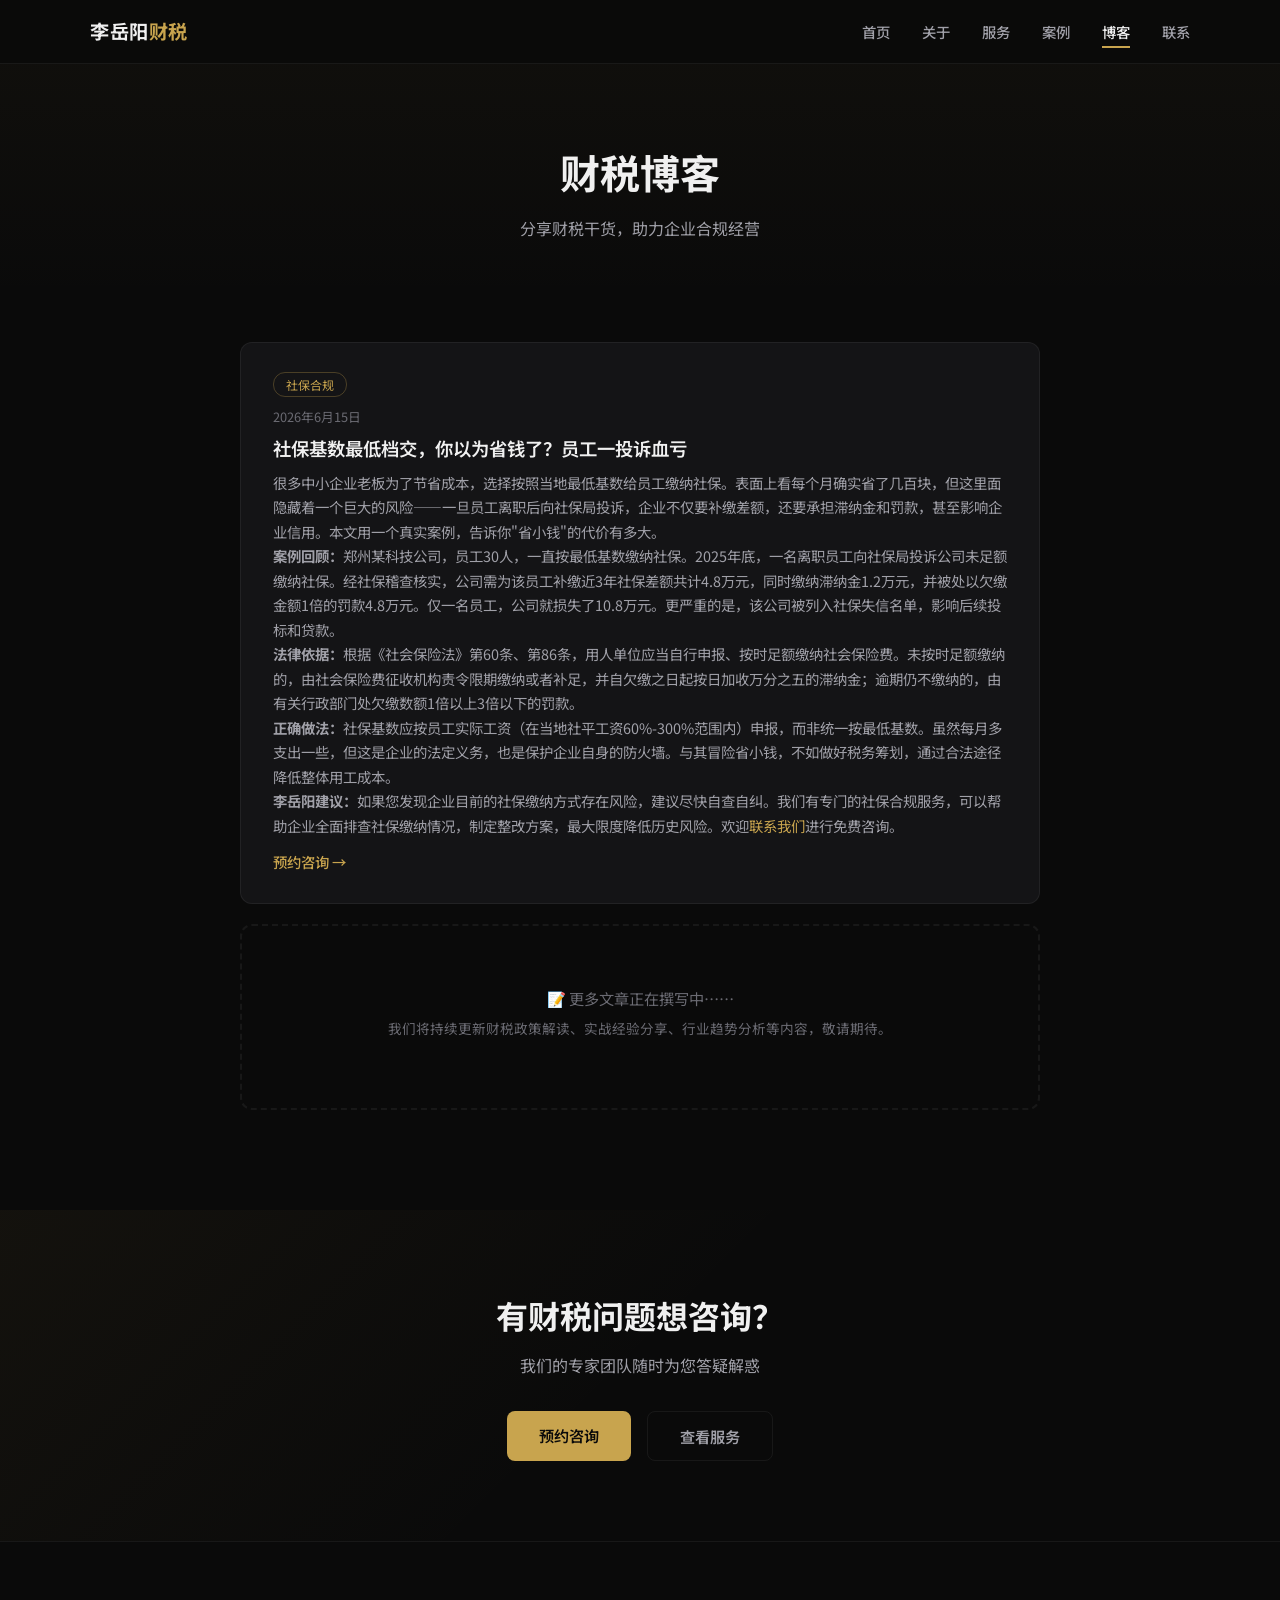
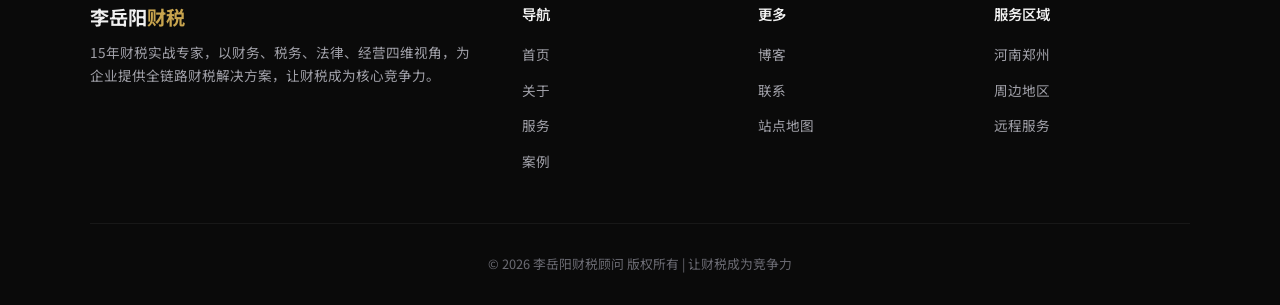
==== blog.html @ 392ff1d2 "官网重构：多页面架构 + 深色极简金色风格 + 响应式设计 - 6个独立页面：首页/关于/服务/案例/博客/联系 - 共享 CSS（1208行）+ JS（178行） - 深色主题 #0a0a0a + " ====
<!DOCTYPE html>
<html lang="zh-CN">
<head>
  <meta charset="UTF-8">
  <meta name="viewport" content="width=device-width, initial-scale=1.0">
  <title>财税博客 | 李岳阳财税顾问</title>
  <meta name="description" content="李岳阳财税顾问官方博客，分享财税知识、政策解读、实战经验。帮助企业主了解财税管理，规避风险。">
  <meta property="og:title" content="财税博客 | 李岳阳财税顾问">
  <meta property="og:description" content="财税知识分享，帮助企业主了解财税管理，规避风险。">
  <meta property="og:type" content="website">
  <meta property="og:url" content="https://www.liyueyang.com/blog.html">
  <meta property="og:image" content="https://www.liyueyang.com/og-image.jpg">
  <meta name="robots" content="index, follow">
  <link rel="canonical" href="https://www.liyueyang.com/blog.html">
  <link rel="stylesheet" href="css/style.css">
</head>
<body>

  <!-- ========== 导航栏 ========== -->
  <nav class="navbar">
    <div class="container">
      <a href="index.html" class="navbar-logo">李岳阳<span>财税</span></a>
      <button class="menu-toggle" aria-label="切换菜单">
        <span></span>
        <span></span>
        <span></span>
      </button>
      <ul class="navbar-links">
        <li><a href="index.html">首页</a></li>
        <li><a href="about.html">关于</a></li>
        <li><a href="services.html">服务</a></li>
        <li><a href="cases.html">案例</a></li>
        <li><a href="blog.html" class="active">博客</a></li>
        <li><a href="contact.html">联系</a></li>
      </ul>
    </div>
  </nav>

  <!-- ========== 页面头部 ========== -->
  <section class="page-header">
    <h1 class="fade-in">财税博客</h1>
    <p class="fade-in">分享财税干货，助力企业合规经营</p>
  </section>

  <!-- ========== 博客列表 ========== -->
  <section class="section" style="padding-top: 40px;">
    <div class="container">
      <div class="blog-list">

        <!-- 样文：社保基数 -->
        <article class="blog-card fade-in">
          <div class="blog-tag">社保合规</div>
          <div class="blog-date">2026年6月15日</div>
          <h3>社保基数最低档交，你以为省钱了？员工一投诉血亏</h3>
          <div class="blog-excerpt">
            <p>很多中小企业老板为了节省成本，选择按照当地最低基数给员工缴纳社保。表面上看每个月确实省了几百块，但这里面隐藏着一个巨大的风险——一旦员工离职后向社保局投诉，企业不仅要补缴差额，还要承担滞纳金和罚款，甚至影响企业信用。本文用一个真实案例，告诉你"省小钱"的代价有多大。</p>
            <p><strong>案例回顾：</strong>郑州某科技公司，员工30人，一直按最低基数缴纳社保。2025年底，一名离职员工向社保局投诉公司未足额缴纳社保。经社保稽查核实，公司需为该员工补缴近3年社保差额共计4.8万元，同时缴纳滞纳金1.2万元，并被处以欠缴金额1倍的罚款4.8万元。仅一名员工，公司就损失了10.8万元。更严重的是，该公司被列入社保失信名单，影响后续投标和贷款。</p>
            <p><strong>法律依据：</strong>根据《社会保险法》第60条、第86条，用人单位应当自行申报、按时足额缴纳社会保险费。未按时足额缴纳的，由社会保险费征收机构责令限期缴纳或者补足，并自欠缴之日起按日加收万分之五的滞纳金；逾期仍不缴纳的，由有关行政部门处欠缴数额1倍以上3倍以下的罚款。</p>
            <p><strong>正确做法：</strong>社保基数应按员工实际工资（在当地社平工资60%-300%范围内）申报，而非统一按最低基数。虽然每月多支出一些，但这是企业的法定义务，也是保护企业自身的防火墙。与其冒险省小钱，不如做好税务筹划，通过合法途径降低整体用工成本。</p>
            <p><strong>李岳阳建议：</strong>如果您发现企业目前的社保缴纳方式存在风险，建议尽快自查自纠。我们有专门的社保合规服务，可以帮助企业全面排查社保缴纳情况，制定整改方案，最大限度降低历史风险。欢迎<a href="contact.html" style="color: var(--gold);">联系我们</a>进行免费咨询。</p>
          </div>
          <a href="contact.html" class="blog-read-more">预约咨询 →</a>
        </article>

        <!-- 预留更多文章 -->
        <div class="blog-placeholder fade-in">
          <p>📝 更多文章正在撰写中……</p>
          <p style="font-size:0.85rem; color: var(--text-dim);">我们将持续更新财税政策解读、实战经验分享、行业趋势分析等内容，敬请期待。</p>
        </div>

      </div>
    </div>
  </section>

  <!-- ========== CTA ========== -->
  <section class="cta-section fade-in">
    <div class="container">
      <h2>有财税问题想咨询？</h2>
      <p>我们的专家团队随时为您答疑解惑</p>
      <div class="btn-group">
        <a href="contact.html" class="btn btn-primary">预约咨询</a>
        <a href="services.html" class="btn btn-ghost">查看服务</a>
      </div>
    </div>
  </section>

  <!-- ========== Footer ========== -->
  <footer class="footer">
    <div class="footer-grid">
      <div class="footer-brand">
        <h3>李岳阳<span>财税</span></h3>
        <p>15年财税实战专家，以财务、税务、法律、经营四维视角，为企业提供全链路财税解决方案，让财税成为核心竞争力。</p>
      </div>
      <div class="footer-col">
        <h4>导航</h4>
        <ul>
          <li><a href="index.html">首页</a></li>
          <li><a href="about.html">关于</a></li>
          <li><a href="services.html">服务</a></li>
          <li><a href="cases.html">案例</a></li>
        </ul>
      </div>
      <div class="footer-col">
        <h4>更多</h4>
        <ul>
          <li><a href="blog.html">博客</a></li>
          <li><a href="contact.html">联系</a></li>
          <li><a href="sitemap.xml">站点地图</a></li>
        </ul>
      </div>
      <div class="footer-col">
        <h4>服务区域</h4>
        <ul>
          <li><a href="contact.html">河南郑州</a></li>
          <li><a href="contact.html">周边地区</a></li>
          <li><a href="contact.html">远程服务</a></li>
        </ul>
      </div>
    </div>
    <div class="footer-bottom">
      &copy; 2026 李岳阳财税顾问 版权所有 | 让财税成为竞争力
    </div>
  </footer>

  <script src="js/main.js"></script>
</body>
</html>
---- css/style.css ----
/* ===================================================
   李岳阳财税顾问官网 - 全局样式表
   深色极简（Linear风格）+ 金色点缀 #c8a44e
   =================================================== */

/* --- 字体与基础重置 --- */
@import url('https://fonts.googleapis.com/css2?family=Noto+Sans+SC:wght@300;400;500;600;700&display=swap');

*, *::before, *::after {
  margin: 0;
  padding: 0;
  box-sizing: border-box;
}

:root {
  /* 深色背景 */
  --bg-primary: #0a0a0a;
  --bg-card: #141416;
  --bg-card-hover: #1a1a1e;
  --bg-nav: rgba(10, 10, 10, 0.85);
  /* 金色系 */
  --gold: #c8a44e;
  --gold-light: #e0c06a;
  --gold-dark: #a88630;
  /* 文字 */
  --text-white: #f0f0f0;
  --text-secondary: #a0a0a8;
  --text-dim: #6b6b73;
  /* 边框 */
  --border-color: rgba(255, 255, 255, 0.06);
  --border-gold: rgba(200, 164, 78, 0.3);
  /* 圆角 */
  --radius-sm: 8px;
  --radius-md: 12px;
  --radius-lg: 16px;
  /* 最大宽度 */
  --max-width: 1100px;
  /* 过渡 */
  --transition: 0.3s cubic-bezier(0.4, 0, 0.2, 1);
}

html {
  scroll-behavior: smooth;
  font-size: 16px;
}

body {
  font-family: 'Noto Sans SC', -apple-system, BlinkMacSystemFont, 'Segoe UI', sans-serif;
  background-color: var(--bg-primary);
  color: var(--text-white);
  line-height: 1.6;
  -webkit-font-smoothing: antialiased;
  -moz-osx-font-smoothing: grayscale;
}

a {
  color: var(--gold);
  text-decoration: none;
  transition: color var(--transition);
}

a:hover {
  color: var(--gold-light);
}

img {
  max-width: 100%;
  height: auto;
  display: block;
}

.container {
  max-width: var(--max-width);
  margin: 0 auto;
  padding: 0 24px;
}

/* --- 导航栏 --- */
.navbar {
  position: fixed;
  top: 0;
  left: 0;
  right: 0;
  z-index: 1000;
  background: var(--bg-nav);
  backdrop-filter: blur(20px);
  -webkit-backdrop-filter: blur(20px);
  border-bottom: 1px solid var(--border-color);
  padding: 0 24px;
  height: 64px;
  display: flex;
  align-items: center;
}

.navbar .container {
  display: flex;
  justify-content: space-between;
  align-items: center;
  width: 100%;
  padding: 0;
}

.navbar-logo {
  font-size: 1.2rem;
  font-weight: 700;
  color: var(--text-white);
  letter-spacing: 0.5px;
}

.navbar-logo span {
  color: var(--gold);
}

.navbar-links {
  display: flex;
  align-items: center;
  gap: 32px;
  list-style: none;
}

.navbar-links a {
  color: var(--text-secondary);
  font-size: 0.9rem;
  font-weight: 500;
  transition: color var(--transition);
  position: relative;
  padding: 4px 0;
}

.navbar-links a::after {
  content: '';
  position: absolute;
  bottom: -2px;
  left: 0;
  width: 0;
  height: 2px;
  background: var(--gold);
  transition: width var(--transition);
}

.navbar-links a:hover,
.navbar-links a.active {
  color: var(--text-white);
}

.navbar-links a:hover::after,
.navbar-links a.active::after {
  width: 100%;
}

/* 移动端菜单按钮 */
.menu-toggle {
  display: none;
  flex-direction: column;
  gap: 5px;
  cursor: pointer;
  padding: 4px;
  background: none;
  border: none;
}

.menu-toggle span {
  display: block;
  width: 24px;
  height: 2px;
  background: var(--text-white);
  border-radius: 2px;
  transition: var(--transition);
}

.menu-toggle.active span:nth-child(1) {
  transform: rotate(45deg) translate(5px, 5px);
}

.menu-toggle.active span:nth-child(2) {
  opacity: 0;
}

.menu-toggle.active span:nth-child(3) {
  transform: rotate(-45deg) translate(5px, -5px);
}

/* --- Section 通用 --- */
.section {
  padding: 100px 24px;
}

.section-header {
  text-align: center;
  margin-bottom: 60px;
}

.section-tag {
  display: inline-block;
  font-size: 0.8rem;
  font-weight: 500;
  color: var(--gold);
  text-transform: uppercase;
  letter-spacing: 2px;
  margin-bottom: 12px;
  border: 1px solid var(--border-gold);
  padding: 4px 16px;
  border-radius: 20px;
}

.section-title {
  font-size: 2.2rem;
  font-weight: 700;
  color: var(--text-white);
  margin-bottom: 16px;
  letter-spacing: -0.5px;
}

.section-subtitle {
  font-size: 1rem;
  color: var(--text-secondary);
  max-width: 600px;
  margin: 0 auto;
}

/* --- Hero 区域 --- */
.hero {
  min-height: 100vh;
  display: flex;
  align-items: center;
  justify-content: center;
  text-align: center;
  padding: 120px 24px 80px;
  position: relative;
  overflow: hidden;
}

.hero::before {
  content: '';
  position: absolute;
  top: -50%;
  left: -50%;
  width: 200%;
  height: 200%;
  background: radial-gradient(circle at center, rgba(200, 164, 78, 0.03) 0%, transparent 70%);
  pointer-events: none;
}

.hero-content {
  position: relative;
  z-index: 1;
  max-width: 800px;
}

.hero-title {
  font-size: 3.5rem;
  font-weight: 700;
  line-height: 1.2;
  margin-bottom: 20px;
  letter-spacing: -1px;
}

.hero-title span {
  color: var(--gold);
}

.hero-subtitle {
  font-size: 1.1rem;
  color: var(--text-secondary);
  margin-bottom: 40px;
  line-height: 1.8;
}

.hero-stats {
  display: grid;
  grid-template-columns: repeat(4, 1fr);
  gap: 24px;
  margin-top: 60px;
  padding-top: 40px;
  border-top: 1px solid var(--border-color);
}

.hero-stat {
  text-align: center;
}

.hero-stat-number {
  font-size: 2rem;
  font-weight: 700;
  color: var(--gold);
  margin-bottom: 4px;
}

.hero-stat-label {
  font-size: 0.85rem;
  color: var(--text-secondary);
}

/* --- 按钮 --- */
.btn {
  display: inline-block;
  padding: 12px 32px;
  font-family: 'Noto Sans SC', sans-serif;
  font-size: 0.95rem;
  font-weight: 600;
  border-radius: var(--radius-sm);
  cursor: pointer;
  transition: all var(--transition);
  border: none;
  text-decoration: none;
}

.btn-primary {
  background: var(--gold);
  color: #0a0a0a;
}

.btn-primary:hover {
  background: var(--gold-light);
  color: #0a0a0a;
  transform: translateY(-2px);
  box-shadow: 0 8px 24px rgba(200, 164, 78, 0.25);
}

.btn-outline {
  background: transparent;
  color: var(--gold);
  border: 1px solid var(--gold);
}

.btn-outline:hover {
  background: var(--gold);
  color: #0a0a0a;
  transform: translateY(-2px);
}

.btn-ghost {
  background: transparent;
  color: var(--text-secondary);
  border: 1px solid var(--border-color);
}

.btn-ghost:hover {
  color: var(--text-white);
  border-color: var(--text-secondary);
  transform: translateY(-2px);
}

/* --- 服务卡片网格 --- */
.services-grid {
  display: grid;
  grid-template-columns: repeat(3, 1fr);
  gap: 24px;
}

.service-card {
  background: var(--bg-card);
  border: 1px solid var(--border-color);
  border-radius: var(--radius-md);
  padding: 32px;
  cursor: pointer;
  transition: all var(--transition);
}

.service-card:hover {
  background: var(--bg-card-hover);
  border-color: var(--border-gold);
  transform: translateY(-4px);
}

.service-card-icon {
  width: 48px;
  height: 48px;
  background: rgba(200, 164, 78, 0.1);
  border-radius: var(--radius-sm);
  display: flex;
  align-items: center;
  justify-content: center;
  font-size: 1.5rem;
  margin-bottom: 16px;
  color: var(--gold);
}

.service-card h3 {
  font-size: 1.15rem;
  font-weight: 600;
  margin-bottom: 8px;
  color: var(--text-white);
}

.service-card p {
  font-size: 0.9rem;
  color: var(--text-secondary);
  line-height: 1.7;
}

/* --- 服务详情卡片（可展开） --- */
.service-detail-card {
  background: var(--bg-card);
  border: 1px solid var(--border-color);
  border-radius: var(--radius-md);
  margin-bottom: 16px;
  overflow: hidden;
  transition: border-color var(--transition);
}

.service-detail-card:hover {
  border-color: var(--border-gold);
}

.service-detail-header {
  padding: 24px 32px;
  display: flex;
  justify-content: space-between;
  align-items: center;
  cursor: pointer;
  user-select: none;
  gap: 16px;
}

.service-detail-header h3 {
  font-size: 1.1rem;
  font-weight: 600;
  color: var(--text-white);
  display: flex;
  align-items: center;
  gap: 12px;
}

.service-detail-header .icon-tag {
  font-size: 1.3rem;
}

.service-detail-header .toggle-icon {
  font-size: 1.2rem;
  color: var(--gold);
  transition: transform var(--transition);
  flex-shrink: 0;
}

.service-detail-card.open .toggle-icon {
  transform: rotate(180deg);
}

.service-detail-body {
  max-height: 0;
  overflow: hidden;
  transition: max-height 0.4s ease, padding 0.4s ease;
  padding: 0 32px;
}

.service-detail-card.open .service-detail-body {
  max-height: 500px;
  padding: 0 32px 24px;
}

.service-detail-body p {
  font-size: 0.9rem;
  color: var(--text-secondary);
  line-height: 1.8;
  margin-bottom: 12px;
}

.service-detail-body .scenario {
  background: rgba(200, 164, 78, 0.06);
  border-left: 3px solid var(--gold);
  padding: 12px 16px;
  border-radius: 0 var(--radius-sm) var(--radius-sm) 0;
  margin-top: 8px;
}

.service-detail-body .scenario strong {
  color: var(--gold);
}

/* --- 服务流程图 --- */
.process-flow {
  display: flex;
  justify-content: space-between;
  align-items: flex-start;
  gap: 12px;
  margin-top: 40px;
  position: relative;
  flex-wrap: wrap;
}

.process-step {
  flex: 1;
  min-width: 140px;
  text-align: center;
  position: relative;
}

.process-step-number {
  width: 40px;
  height: 40px;
  background: var(--gold);
  color: #0a0a0a;
  border-radius: 50%;
  display: flex;
  align-items: center;
  justify-content: center;
  font-weight: 700;
  font-size: 0.9rem;
  margin: 0 auto 12px;
  position: relative;
  z-index: 2;
}

.process-step h4 {
  font-size: 0.9rem;
  font-weight: 600;
  color: var(--text-white);
  margin-bottom: 4px;
}

.process-step p {
  font-size: 0.8rem;
  color: var(--text-secondary);
}

.process-step::after {
  content: '→';
  position: absolute;
  top: 8px;
  right: -12px;
  color: var(--gold);
  font-size: 1.2rem;
  z-index: 1;
}

.process-step:last-child::after {
  display: none;
}

/* --- 案例卡片 --- */
.cases-grid {
  display: grid;
  grid-template-columns: repeat(3, 1fr);
  gap: 24px;
}

.case-card {
  background: var(--bg-card);
  border: 1px solid var(--border-color);
  border-radius: var(--radius-md);
  padding: 32px;
  transition: all var(--transition);
}

.case-card:hover {
  background: var(--bg-card-hover);
  border-color: var(--border-gold);
  transform: translateY(-4px);
}

.case-tag {
  display: inline-block;
  font-size: 0.75rem;
  font-weight: 500;
  color: var(--gold);
  border: 1px solid var(--border-gold);
  padding: 2px 12px;
  border-radius: 12px;
  margin-bottom: 16px;
}

.case-card h3 {
  font-size: 1.15rem;
  font-weight: 600;
  margin-bottom: 16px;
  color: var(--text-white);
}

.case-section {
  margin-bottom: 12px;
}

.case-section-label {
  font-size: 0.8rem;
  font-weight: 600;
  color: var(--gold);
  margin-bottom: 4px;
}

.case-section p {
  font-size: 0.85rem;
  color: var(--text-secondary);
  line-height: 1.7;
}

.case-result {
  margin-top: 16px;
  padding-top: 16px;
  border-top: 1px solid var(--border-color);
  display: flex;
  gap: 24px;
  flex-wrap: wrap;
}

.case-result-item {
  text-align: center;
}

.case-result-number {
  font-size: 1.3rem;
  font-weight: 700;
  color: var(--gold);
}

.case-result-label {
  font-size: 0.75rem;
  color: var(--text-secondary);
  margin-top: 2px;
}

/* --- 团队区域 --- */
.team-grid {
  display: grid;
  grid-template-columns: repeat(4, 1fr);
  gap: 24px;
  margin-top: 40px;
}

.team-card {
  background: var(--bg-card);
  border: 1px solid var(--border-color);
  border-radius: var(--radius-md);
  padding: 24px;
  text-align: center;
  transition: all var(--transition);
}

.team-card:hover {
  background: var(--bg-card-hover);
  border-color: var(--border-gold);
  transform: translateY(-4px);
}

.team-avatar {
  width: 72px;
  height: 72px;
  border-radius: 50%;
  background: rgba(200, 164, 78, 0.1);
  margin: 0 auto 12px;
  display: flex;
  align-items: center;
  justify-content: center;
  font-size: 1.8rem;
  color: var(--gold);
  border: 2px solid var(--border-gold);
}

.team-card h4 {
  font-size: 1rem;
  font-weight: 600;
  color: var(--text-white);
  margin-bottom: 4px;
}

.team-card .role {
  font-size: 0.8rem;
  color: var(--gold);
  margin-bottom: 8px;
}

.team-card .contact-info {
  font-size: 0.8rem;
  color: var(--text-secondary);
  line-height: 1.6;
}

/* --- 关于页 - 时间线 --- */
.timeline {
  position: relative;
  padding-left: 40px;
  max-width: 700px;
  margin: 0 auto;
}

.timeline::before {
  content: '';
  position: absolute;
  left: 15px;
  top: 0;
  bottom: 0;
  width: 2px;
  background: var(--border-gold);
}

.timeline-item {
  position: relative;
  padding-bottom: 48px;
}

.timeline-item:last-child {
  padding-bottom: 0;
}

.timeline-dot {
  position: absolute;
  left: -25px;
  top: 4px;
  width: 12px;
  height: 12px;
  background: var(--gold);
  border-radius: 50%;
  border: 3px solid var(--bg-primary);
  z-index: 2;
}

.timeline-year {
  font-size: 0.85rem;
  font-weight: 600;
  color: var(--gold);
  margin-bottom: 4px;
}

.timeline-title {
  font-size: 1.1rem;
  font-weight: 600;
  color: var(--text-white);
  margin-bottom: 4px;
}

.timeline-desc {
  font-size: 0.9rem;
  color: var(--text-secondary);
  line-height: 1.7;
}

/* --- 四维资质展示 --- */
.qualities-grid {
  display: grid;
  grid-template-columns: repeat(4, 1fr);
  gap: 24px;
  margin-top: 40px;
}

.quality-card {
  background: var(--bg-card);
  border: 1px solid var(--border-color);
  border-radius: var(--radius-md);
  padding: 28px 20px;
  text-align: center;
  transition: all var(--transition);
}

.quality-card:hover {
  background: var(--bg-card-hover);
  border-color: var(--border-gold);
  transform: translateY(-4px);
}

.quality-icon {
  font-size: 2rem;
  margin-bottom: 12px;
  color: var(--gold);
}

.quality-card h4 {
  font-size: 1rem;
  font-weight: 600;
  color: var(--text-white);
  margin-bottom: 8px;
}

.quality-card p {
  font-size: 0.85rem;
  color: var(--text-secondary);
  line-height: 1.7;
}

/* --- 博客卡片 --- */
.blog-list {
  max-width: 800px;
  margin: 0 auto;
}

.blog-card {
  background: var(--bg-card);
  border: 1px solid var(--border-color);
  border-radius: var(--radius-md);
  padding: 28px 32px;
  margin-bottom: 20px;
  transition: all var(--transition);
  cursor: pointer;
}

.blog-card:hover {
  background: var(--bg-card-hover);
  border-color: var(--border-gold);
  transform: translateY(-2px);
}

.blog-card .blog-tag {
  font-size: 0.75rem;
  color: var(--gold);
  border: 1px solid var(--border-gold);
  padding: 2px 12px;
  border-radius: 12px;
  display: inline-block;
  margin-bottom: 10px;
}

.blog-card .blog-date {
  font-size: 0.8rem;
  color: var(--text-dim);
  margin-bottom: 8px;
}

.blog-card h3 {
  font-size: 1.15rem;
  font-weight: 600;
  color: var(--text-white);
  margin-bottom: 8px;
  line-height: 1.5;
}

.blog-card .blog-excerpt {
  font-size: 0.9rem;
  color: var(--text-secondary);
  line-height: 1.7;
}

.blog-card .blog-read-more {
  color: var(--gold);
  font-size: 0.9rem;
  font-weight: 500;
  display: inline-block;
  margin-top: 12px;
}

.blog-placeholder {
  text-align: center;
  padding: 60px 24px;
  color: var(--text-dim);
  border: 2px dashed var(--border-color);
  border-radius: var(--radius-md);
}

.blog-placeholder p {
  font-size: 0.95rem;
  margin-bottom: 8px;
}

/* --- 联系页 --- */
.contact-grid {
  display: grid;
  grid-template-columns: 1fr 1fr;
  gap: 48px;
  align-items: start;
}

.contact-info-section h3 {
  font-size: 1.15rem;
  font-weight: 600;
  color: var(--text-white);
  margin-bottom: 16px;
}

.contact-info-section p {
  font-size: 0.9rem;
  color: var(--text-secondary);
  line-height: 1.8;
  margin-bottom: 8px;
}

.contact-info-section strong {
  color: var(--gold);
}

.qr-placeholder {
  width: 200px;
  height: 200px;
  background: var(--bg-card);
  border: 1px solid var(--border-color);
  border-radius: var(--radius-md);
  display: flex;
  align-items: center;
  justify-content: center;
  margin-top: 16px;
  overflow: hidden;
}

.qr-placeholder img {
  width: 100%;
  height: 100%;
  object-fit: cover;
}

/* --- 服务区域地图占位 --- */
.service-area {
  margin-top: 32px;
  padding: 24px;
  background: var(--bg-card);
  border: 1px solid var(--border-color);
  border-radius: var(--radius-md);
}

.service-area h3 {
  font-size: 1.1rem;
  font-weight: 600;
  color: var(--text-white);
  margin-bottom: 12px;
}

.service-area p {
  font-size: 0.9rem;
  color: var(--text-secondary);
  line-height: 1.8;
}

/* --- CTA 区域 --- */
.cta-section {
  text-align: center;
  padding: 80px 24px;
  background: linear-gradient(135deg, rgba(200, 164, 78, 0.05) 0%, transparent 50%);
}

.cta-section h2 {
  font-size: 2rem;
  font-weight: 700;
  margin-bottom: 12px;
}

.cta-section p {
  color: var(--text-secondary);
  margin-bottom: 32px;
  font-size: 1rem;
}

.cta-section .btn-group {
  display: flex;
  gap: 16px;
  justify-content: center;
  flex-wrap: wrap;
}

/* --- 关于页引言 --- */
.mission-statement {
  text-align: center;
  max-width: 700px;
  margin: 0 auto;
  padding: 40px 0;
}

.mission-statement blockquote {
  font-size: 1.15rem;
  color: var(--text-secondary);
  line-height: 1.9;
  font-style: italic;
  position: relative;
  padding: 0 20px;
}

.mission-statement blockquote::before,
.mission-statement blockquote::after {
  content: '"';
  color: var(--gold);
  font-size: 2rem;
  font-weight: 700;
  line-height: 0;
  vertical-align: -0.3em;
}

/* --- Footer --- */
.footer {
  border-top: 1px solid var(--border-color);
  padding: 60px 24px 30px;
  background: var(--bg-primary);
}

.footer-grid {
  display: grid;
  grid-template-columns: 2fr 1fr 1fr 1fr;
  gap: 40px;
  max-width: var(--max-width);
  margin: 0 auto;
}

.footer-brand h3 {
  font-size: 1.2rem;
  font-weight: 700;
  color: var(--text-white);
  margin-bottom: 8px;
}

.footer-brand h3 span {
  color: var(--gold);
}

.footer-brand p {
  font-size: 0.85rem;
  color: var(--text-secondary);
  line-height: 1.7;
}

.footer-col h4 {
  font-size: 0.9rem;
  font-weight: 600;
  color: var(--text-white);
  margin-bottom: 16px;
}

.footer-col ul {
  list-style: none;
}

.footer-col ul li {
  margin-bottom: 10px;
}

.footer-col ul li a {
  font-size: 0.85rem;
  color: var(--text-secondary);
  transition: color var(--transition);
}

.footer-col ul li a:hover {
  color: var(--gold);
}

.footer-bottom {
  text-align: center;
  padding-top: 30px;
  margin-top: 40px;
  border-top: 1px solid var(--border-color);
  font-size: 0.8rem;
  color: var(--text-dim);
  max-width: var(--max-width);
  margin-left: auto;
  margin-right: auto;
}

/* --- 页面头部横幅 --- */
.page-header {
  padding: 140px 24px 60px;
  text-align: center;
  background: linear-gradient(180deg, rgba(200, 164, 78, 0.04) 0%, transparent 100%);
}

.page-header h1 {
  font-size: 2.5rem;
  font-weight: 700;
  margin-bottom: 12px;
}

.page-header p {
  font-size: 1rem;
  color: var(--text-secondary);
  max-width: 500px;
  margin: 0 auto;
}

/* --- 滚动渐入动画 --- */
.fade-in {
  opacity: 0;
  transform: translateY(30px);
  transition: opacity 0.6s ease-out, transform 0.6s ease-out;
}

.fade-in.visible {
  opacity: 1;
  transform: translateY(0);
}

/* --- 响应式 --- */

/* 平板 768px */
@media (max-width: 768px) {
  .navbar-links {
    position: fixed;
    top: 64px;
    left: 0;
    right: 0;
    background: var(--bg-nav);
    backdrop-filter: blur(20px);
    -webkit-backdrop-filter: blur(20px);
    flex-direction: column;
    padding: 24px;
    gap: 20px;
    border-bottom: 1px solid var(--border-color);
    transform: translateY(-100%);
    opacity: 0;
    pointer-events: none;
    transition: all 0.3s ease;
  }

  .navbar-links.active {
    transform: translateY(0);
    opacity: 1;
    pointer-events: all;
  }

  .menu-toggle {
    display: flex;
  }

  .hero-title {
    font-size: 2.2rem;
  }

  .hero-subtitle {
    font-size: 0.95rem;
  }

  .hero-stats {
    grid-template-columns: repeat(2, 1fr);
    gap: 20px;
  }

  .services-grid,
  .cases-grid {
    grid-template-columns: 1fr;
  }

  .team-grid {
    grid-template-columns: repeat(2, 1fr);
  }

  .qualities-grid {
    grid-template-columns: repeat(2, 1fr);
  }

  .contact-grid {
    grid-template-columns: 1fr;
  }

  .footer-grid {
    grid-template-columns: 1fr 1fr;
  }

  .section-title {
    font-size: 1.8rem;
  }

  .page-header h1 {
    font-size: 1.8rem;
  }

  .process-flow {
    flex-direction: column;
    align-items: center;
    gap: 24px;
  }

  .process-step {
    max-width: 200px;
  }

  .process-step::after {
    content: '↓';
    bottom: -18px;
    top: auto;
    right: auto;
    left: 50%;
    transform: translateX(-50%);
  }
}

/* 手机 480px */
@media (max-width: 480px) {
  .hero-title {
    font-size: 1.8rem;
  }

  .section {
    padding: 60px 16px;
  }

  .hero-stats {
    grid-template-columns: repeat(2, 1fr);
    gap: 16px;
  }

  .hero-stat-number {
    font-size: 1.5rem;
  }

  .team-grid {
    grid-template-columns: 1fr;
  }

  .qualities-grid {
    grid-template-columns: 1fr;
  }

  .footer-grid {
    grid-template-columns: 1fr;
  }

  .service-detail-header {
    padding: 16px 20px;
  }

  .service-detail-body {
    padding: 0 20px;
  }

  .service-detail-card.open .service-detail-body {
    padding: 0 20px 16px;
  }

  .timeline {
    padding-left: 30px;
  }

  .btn {
    padding: 10px 24px;
    font-size: 0.9rem;
  }
}
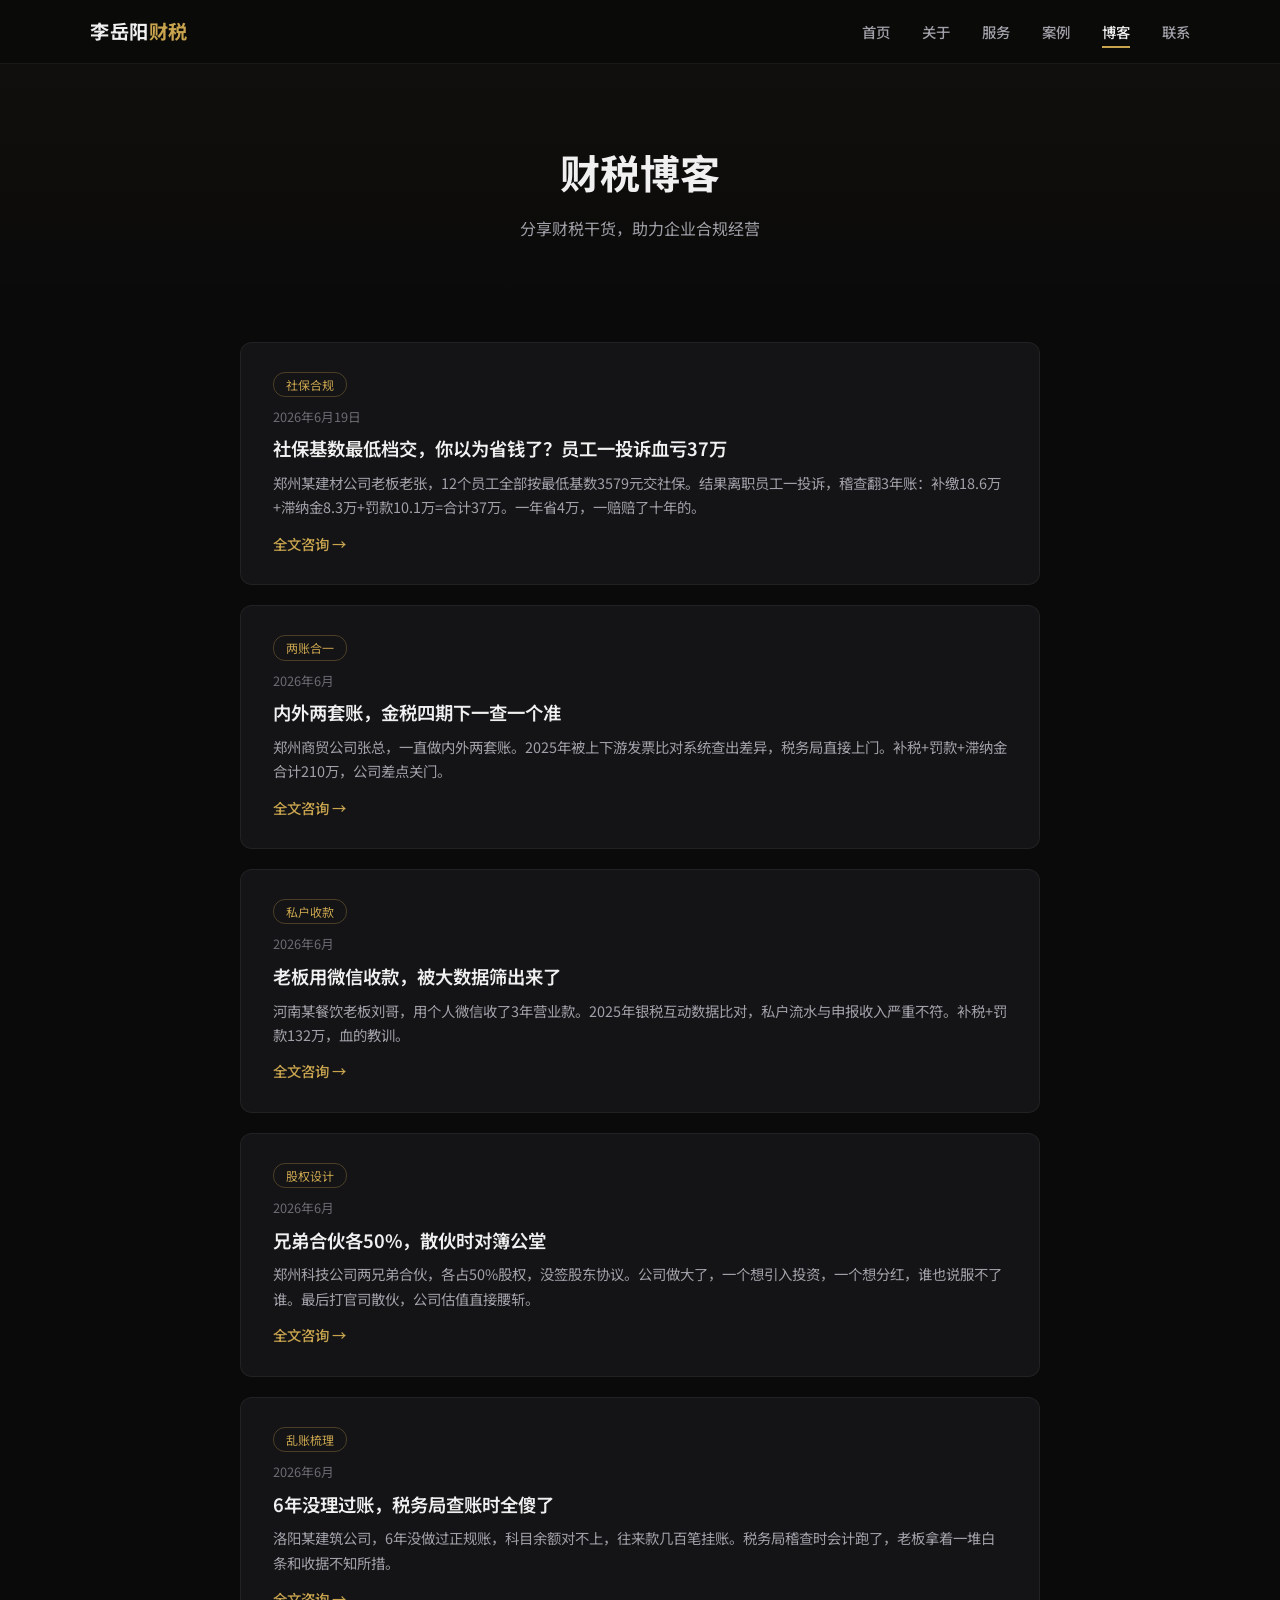
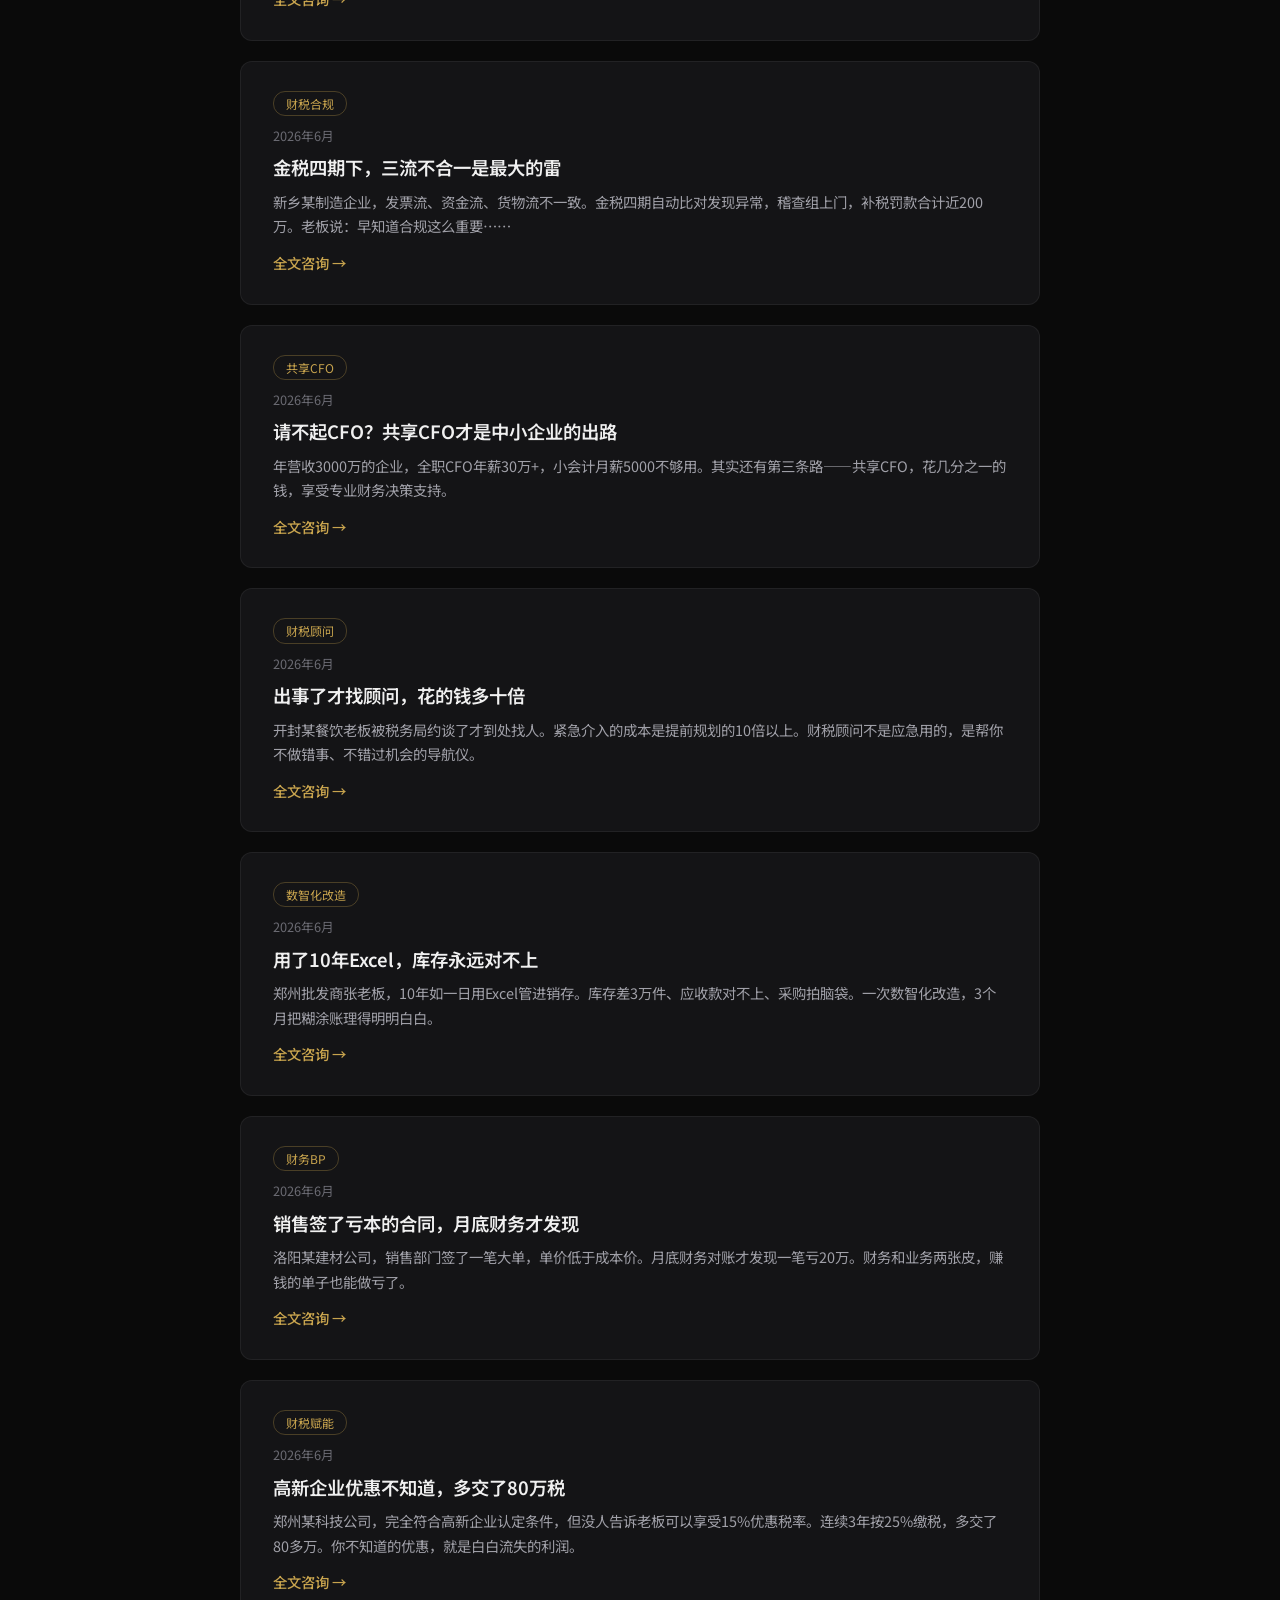
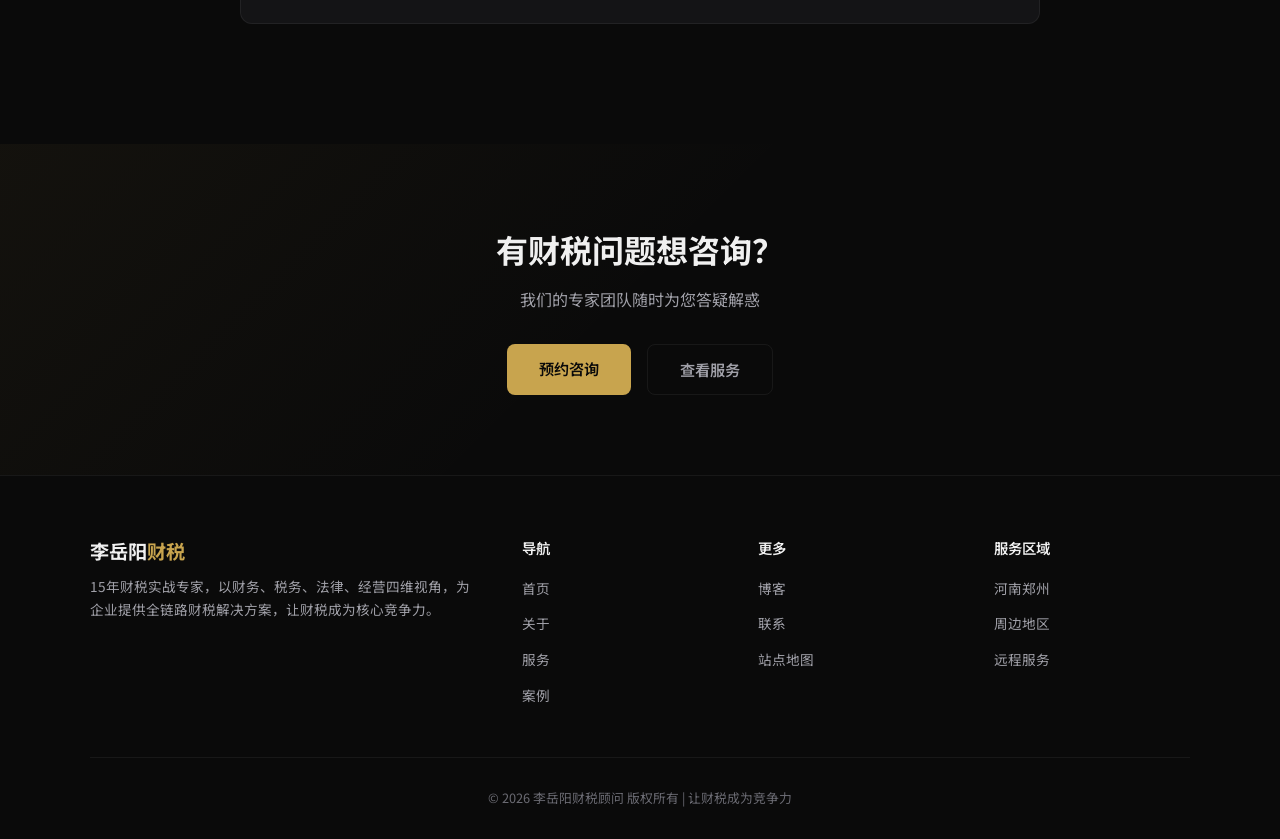
==== commit f5e33403: "博客页：列出全部11个话题卡片" ====
--- a/blog.html
+++ b/blog.html
@@ -47,26 +47,126 @@
     <div class="container">
       <div class="blog-list">
 
-        <!-- 样文：社保基数 -->
+        <!-- 文章1：社保基数 -->
         <article class="blog-card fade-in">
           <div class="blog-tag">社保合规</div>
-          <div class="blog-date">2026年6月15日</div>
-          <h3>社保基数最低档交，你以为省钱了？员工一投诉血亏</h3>
-          <div class="blog-excerpt">
-            <p>很多中小企业老板为了节省成本，选择按照当地最低基数给员工缴纳社保。表面上看每个月确实省了几百块，但这里面隐藏着一个巨大的风险——一旦员工离职后向社保局投诉，企业不仅要补缴差额，还要承担滞纳金和罚款，甚至影响企业信用。本文用一个真实案例，告诉你"省小钱"的代价有多大。</p>
-            <p><strong>案例回顾：</strong>郑州某科技公司，员工30人，一直按最低基数缴纳社保。2025年底，一名离职员工向社保局投诉公司未足额缴纳社保。经社保稽查核实，公司需为该员工补缴近3年社保差额共计4.8万元，同时缴纳滞纳金1.2万元，并被处以欠缴金额1倍的罚款4.8万元。仅一名员工，公司就损失了10.8万元。更严重的是，该公司被列入社保失信名单，影响后续投标和贷款。</p>
-            <p><strong>法律依据：</strong>根据《社会保险法》第60条、第86条，用人单位应当自行申报、按时足额缴纳社会保险费。未按时足额缴纳的，由社会保险费征收机构责令限期缴纳或者补足，并自欠缴之日起按日加收万分之五的滞纳金；逾期仍不缴纳的，由有关行政部门处欠缴数额1倍以上3倍以下的罚款。</p>
-            <p><strong>正确做法：</strong>社保基数应按员工实际工资（在当地社平工资60%-300%范围内）申报，而非统一按最低基数。虽然每月多支出一些，但这是企业的法定义务，也是保护企业自身的防火墙。与其冒险省小钱，不如做好税务筹划，通过合法途径降低整体用工成本。</p>
-            <p><strong>李岳阳建议：</strong>如果您发现企业目前的社保缴纳方式存在风险，建议尽快自查自纠。我们有专门的社保合规服务，可以帮助企业全面排查社保缴纳情况，制定整改方案，最大限度降低历史风险。欢迎<a href="contact.html" style="color: var(--gold);">联系我们</a>进行免费咨询。</p>
-          </div>
-          <a href="contact.html" class="blog-read-more">预约咨询 →</a>
-        </article>
-
-        <!-- 预留更多文章 -->
-        <div class="blog-placeholder fade-in">
-          <p>📝 更多文章正在撰写中……</p>
-          <p style="font-size:0.85rem; color: var(--text-dim);">我们将持续更新财税政策解读、实战经验分享、行业趋势分析等内容，敬请期待。</p>
-        </div>
+          <div class="blog-date">2026年6月19日</div>
+          <h3>社保基数最低档交，你以为省钱了？员工一投诉血亏37万</h3>
+          <div class="blog-excerpt">
+            <p>郑州某建材公司老板老张，12个员工全部按最低基数3579元交社保。结果离职员工一投诉，稽查翻3年账：补缴18.6万+滞纳金8.3万+罚款10.1万=合计37万。一年省4万，一赔赔了十年的。</p>
+          </div>
+          <a href="contact.html" class="blog-read-more">全文咨询 →</a>
+        </article>
+
+        <!-- 文章2：两账合一 -->
+        <article class="blog-card fade-in">
+          <div class="blog-tag">两账合一</div>
+          <div class="blog-date">2026年6月</div>
+          <h3>内外两套账，金税四期下一查一个准</h3>
+          <div class="blog-excerpt">
+            <p>郑州商贸公司张总，一直做内外两套账。2025年被上下游发票比对系统查出差异，税务局直接上门。补税+罚款+滞纳金合计210万，公司差点关门。</p>
+          </div>
+          <a href="contact.html" class="blog-read-more">全文咨询 →</a>
+        </article>
+
+        <!-- 文章3：私户收款 -->
+        <article class="blog-card fade-in">
+          <div class="blog-tag">私户收款</div>
+          <div class="blog-date">2026年6月</div>
+          <h3>老板用微信收款，被大数据筛出来了</h3>
+          <div class="blog-excerpt">
+            <p>河南某餐饮老板刘哥，用个人微信收了3年营业款。2025年银税互动数据比对，私户流水与申报收入严重不符。补税+罚款132万，血的教训。</p>
+          </div>
+          <a href="contact.html" class="blog-read-more">全文咨询 →</a>
+        </article>
+
+        <!-- 文章4：股权设计 -->
+        <article class="blog-card fade-in">
+          <div class="blog-tag">股权设计</div>
+          <div class="blog-date">2026年6月</div>
+          <h3>兄弟合伙各50%，散伙时对簿公堂</h3>
+          <div class="blog-excerpt">
+            <p>郑州科技公司两兄弟合伙，各占50%股权，没签股东协议。公司做大了，一个想引入投资，一个想分红，谁也说服不了谁。最后打官司散伙，公司估值直接腰斩。</p>
+          </div>
+          <a href="contact.html" class="blog-read-more">全文咨询 →</a>
+        </article>
+
+        <!-- 文章5：乱账梳理 -->
+        <article class="blog-card fade-in">
+          <div class="blog-tag">乱账梳理</div>
+          <div class="blog-date">2026年6月</div>
+          <h3>6年没理过账，税务局查账时全傻了</h3>
+          <div class="blog-excerpt">
+            <p>洛阳某建筑公司，6年没做过正规账，科目余额对不上，往来款几百笔挂账。税务局稽查时会计跑了，老板拿着一堆白条和收据不知所措。</p>
+          </div>
+          <a href="contact.html" class="blog-read-more">全文咨询 →</a>
+        </article>
+
+        <!-- 文章6：财税合规 -->
+        <article class="blog-card fade-in">
+          <div class="blog-tag">财税合规</div>
+          <div class="blog-date">2026年6月</div>
+          <h3>金税四期下，三流不合一是最大的雷</h3>
+          <div class="blog-excerpt">
+            <p>新乡某制造企业，发票流、资金流、货物流不一致。金税四期自动比对发现异常，稽查组上门，补税罚款合计近200万。老板说：早知道合规这么重要……</p>
+          </div>
+          <a href="contact.html" class="blog-read-more">全文咨询 →</a>
+        </article>
+
+        <!-- 文章7：共享CFO -->
+        <article class="blog-card fade-in">
+          <div class="blog-tag">共享CFO</div>
+          <div class="blog-date">2026年6月</div>
+          <h3>请不起CFO？共享CFO才是中小企业的出路</h3>
+          <div class="blog-excerpt">
+            <p>年营收3000万的企业，全职CFO年薪30万+，小会计月薪5000不够用。其实还有第三条路——共享CFO，花几分之一的钱，享受专业财务决策支持。</p>
+          </div>
+          <a href="contact.html" class="blog-read-more">全文咨询 →</a>
+        </article>
+
+        <!-- 文章8：财税顾问 -->
+        <article class="blog-card fade-in">
+          <div class="blog-tag">财税顾问</div>
+          <div class="blog-date">2026年6月</div>
+          <h3>出事了才找顾问，花的钱多十倍</h3>
+          <div class="blog-excerpt">
+            <p>开封某餐饮老板被税务局约谈了才到处找人。紧急介入的成本是提前规划的10倍以上。财税顾问不是应急用的，是帮你不做错事、不错过机会的导航仪。</p>
+          </div>
+          <a href="contact.html" class="blog-read-more">全文咨询 →</a>
+        </article>
+
+        <!-- 文章9：数智化改造 -->
+        <article class="blog-card fade-in">
+          <div class="blog-tag">数智化改造</div>
+          <div class="blog-date">2026年6月</div>
+          <h3>用了10年Excel，库存永远对不上</h3>
+          <div class="blog-excerpt">
+            <p>郑州批发商张老板，10年如一日用Excel管进销存。库存差3万件、应收款对不上、采购拍脑袋。一次数智化改造，3个月把糊涂账理得明明白白。</p>
+          </div>
+          <a href="contact.html" class="blog-read-more">全文咨询 →</a>
+        </article>
+
+        <!-- 文章10：财务BP -->
+        <article class="blog-card fade-in">
+          <div class="blog-tag">财务BP</div>
+          <div class="blog-date">2026年6月</div>
+          <h3>销售签了亏本的合同，月底财务才发现</h3>
+          <div class="blog-excerpt">
+            <p>洛阳某建材公司，销售部门签了一笔大单，单价低于成本价。月底财务对账才发现一笔亏20万。财务和业务两张皮，赚钱的单子也能做亏了。</p>
+          </div>
+          <a href="contact.html" class="blog-read-more">全文咨询 →</a>
+        </article>
+
+        <!-- 文章11：财税赋能 -->
+        <article class="blog-card fade-in">
+          <div class="blog-tag">财税赋能</div>
+          <div class="blog-date">2026年6月</div>
+          <h3>高新企业优惠不知道，多交了80万税</h3>
+          <div class="blog-excerpt">
+            <p>郑州某科技公司，完全符合高新企业认定条件，但没人告诉老板可以享受15%优惠税率。连续3年按25%缴税，多交了80多万。你不知道的优惠，就是白白流失的利润。</p>
+          </div>
+          <a href="contact.html" class="blog-read-more">全文咨询 →</a>
+        </article>
 
       </div>
     </div>
